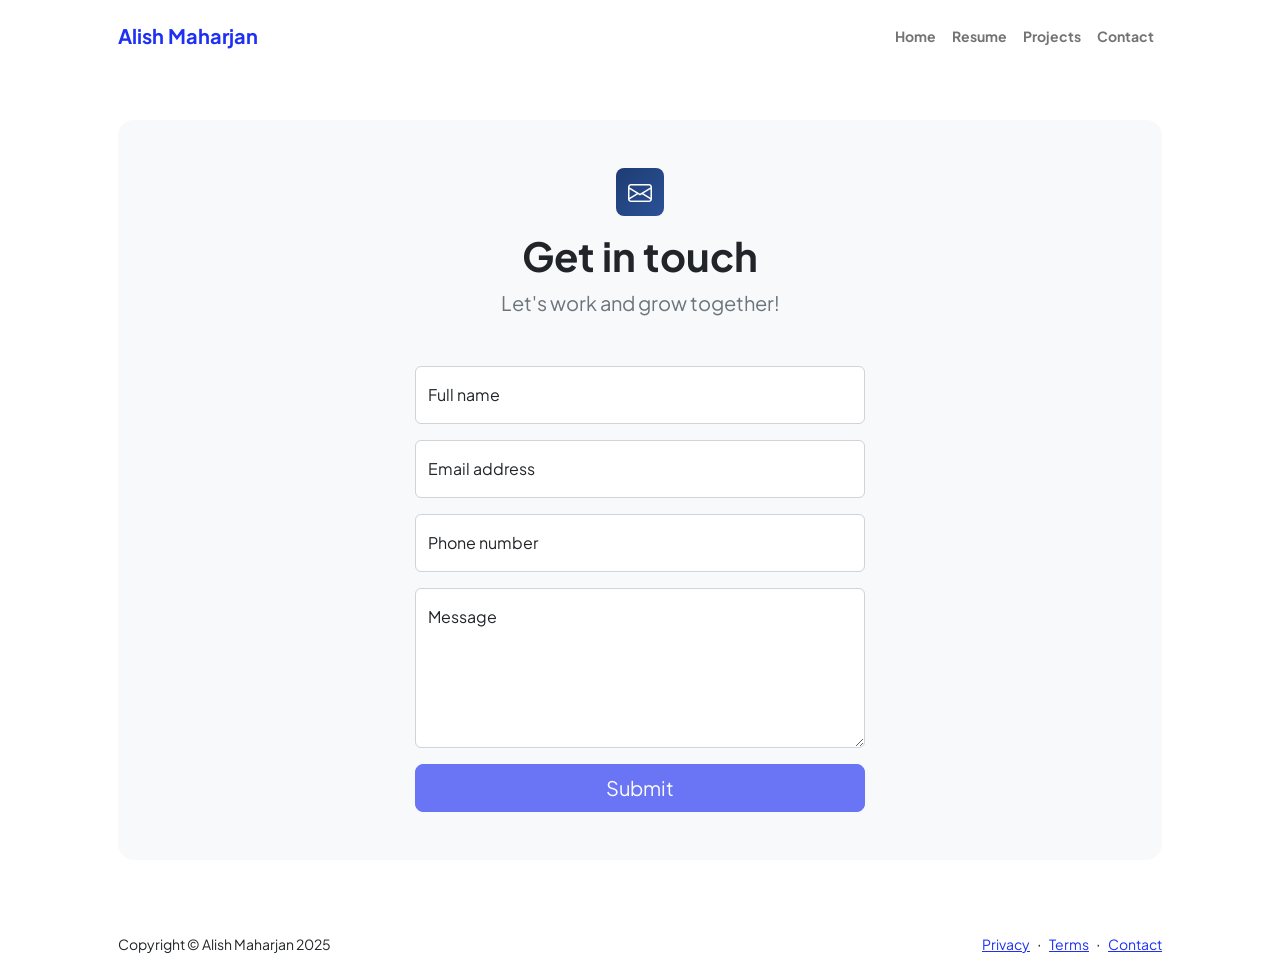
==== contact.html @ a84bc6ba "Portfolio" ====
<!DOCTYPE html>
<html lang="en">
    <head>
        <meta charset="utf-8" />
        <meta name="viewport" content="width=device-width, initial-scale=1, shrink-to-fit=no" />
        <meta name="description" content />
        <meta name="author" content />
        <title>Portfolio of Alish Maharjan</title>
        <!-- Favicon-->
        <link rel="icon" type="image/x-icon" href="assets/favicon.ico" />
        <!-- Custom Google font-->
        <link rel="preconnect" href="https://fonts.googleapis.com" />
        <link rel="preconnect" href="https://fonts.gstatic.com" crossorigin />
        <link href="https://fonts.googleapis.com/css2?family=Plus+Jakarta+Sans:wght@100;200;300;400;500;600;700;800;900&amp;display=swap" rel="stylesheet" />
        <!-- Bootstrap icons-->
        <link href="https://cdn.jsdelivr.net/npm/bootstrap-icons@1.8.1/font/bootstrap-icons.css" rel="stylesheet" />
        <!-- Core theme CSS (includes Bootstrap)-->
        <link href="css/styles.css" rel="stylesheet" />
    </head>
    <body class="d-flex flex-column">
        <main class="flex-shrink-0">
            <!-- Navigation-->
            <nav class="navbar navbar-expand-lg navbar-light bg-white py-3">
                <div class="container px-5">
                    <a class="navbar-brand" href="index.html"><span class="fw-bolder text-primary">Alish Maharjan</span></a>
                    <button class="navbar-toggler" type="button" data-bs-toggle="collapse" data-bs-target="#navbarSupportedContent" aria-controls="navbarSupportedContent" aria-expanded="false" aria-label="Toggle navigation"><span class="navbar-toggler-icon"></span></button>
                    <div class="collapse navbar-collapse" id="navbarSupportedContent">
                        <ul class="navbar-nav ms-auto mb-2 mb-lg-0 small fw-bolder">
                            <li class="nav-item"><a class="nav-link" href="index.html">Home</a></li>
                            <li class="nav-item"><a class="nav-link" href="resume.html">Resume</a></li>
                            <li class="nav-item"><a class="nav-link" href="projects.html">Projects</a></li>
                            <li class="nav-item"><a class="nav-link" href="contact.html">Contact</a></li>
                        </ul>
                    </div>
                </div>
            </nav>
            <!-- Page content-->
            <section class="py-5">
                <div class="container px-5">
                    <!-- Contact form-->
                    <div class="bg-light rounded-4 py-5 px-4 px-md-5">
                        <div class="text-center mb-5">
                            <div class="feature bg-primary bg-gradient-primary-to-secondary text-white rounded-3 mb-3"><i class="bi bi-envelope"></i></div>
                            <h1 class="fw-bolder">Get in touch</h1>
                            <p class="lead fw-normal text-muted mb-0">Let's work and grow together!</p>
                        </div>
                        <div class="row gx-5 justify-content-center">
                            <div class="col-lg-8 col-xl-6">
                                <!-- * * * * * * * * * * * * * * *-->
                                <!-- * * SB Forms Contact Form * *-->
                                <!-- * * * * * * * * * * * * * * *-->
                                <!-- This form is pre-integrated with SB Forms.-->
                                <!-- To make this form functional, sign up at-->
                                <!-- https://startbootstrap.com/solution/contact-forms-->
                                <!-- to get an API token!-->
                                <form id="contactForm" data-sb-form-api-token="API_TOKEN">
                                    <!-- Name input-->
                                    <div class="form-floating mb-3">
                                        <input class="form-control" id="name" type="text" placeholder="Enter your name..." data-sb-validations="required" />
                                        <label for="name">Full name</label>
                                        <div class="invalid-feedback" data-sb-feedback="name:required">A name is required.</div>
                                    </div>
                                    <!-- Email address input-->
                                    <div class="form-floating mb-3">
                                        <input class="form-control" id="email" type="email" placeholder="name@example.com" data-sb-validations="required,email" />
                                        <label for="email">Email address</label>
                                        <div class="invalid-feedback" data-sb-feedback="email:required">An email is required.</div>
                                        <div class="invalid-feedback" data-sb-feedback="email:email">Email is not valid.</div>
                                    </div>
                                    <!-- Phone number input-->
                                    <div class="form-floating mb-3">
                                        <input class="form-control" id="phone" type="tel" placeholder="(123) 456-7890" data-sb-validations="required" />
                                        <label for="phone">Phone number</label>
                                        <div class="invalid-feedback" data-sb-feedback="phone:required">A phone number is required.</div>
                                    </div>
                                    <!-- Message input-->
                                    <div class="form-floating mb-3">
                                        <textarea class="form-control" id="message" type="text" placeholder="Enter your message here..." style="height: 10rem" data-sb-validations="required"></textarea>
                                        <label for="message">Message</label>
                                        <div class="invalid-feedback" data-sb-feedback="message:required">A message is required.</div>
                                    </div>
                                    <!-- Submit success message-->
                                    <!---->
                                    <!-- This is what your users will see when the form-->
                                    <!-- has successfully submitted-->
                                    <div class="d-none" id="submitSuccessMessage">
                                        <div class="text-center mb-3">
                                            <div class="fw-bolder">This form cannot be submitted!</div>
                                            You can easily contact me on LinkedIn instead!
                                            <br />
                                            <a href="https://www.linkedin.com/in/alish-maharjankaizen/">https://www.linkedin.com/in/alish-maharjankaizen/</a>
                                        </div>
                                    </div>
                                    <!-- Submit error message-->
                                    <!---->
                                    <!-- This is what your users will see when there is-->
                                    <!-- an error submitting the form-->
                                    <div class="d-none" id="submitErrorMessage"><div class="text-center text-danger mb-3">Error sending message!</div></div>
                                    <!-- Submit Button-->
                                    <div class="d-grid"><button class="btn btn-primary btn-lg disabled" id="submitButton" type="submit">Submit</button></div>
                                </form>
                            </div>
                        </div>
                    </div>
                </div>
            </section>
        </main>
        <!-- Footer-->
        <footer class="bg-white py-4 mt-auto">
            <div class="container px-5">
                <div class="row align-items-center justify-content-between flex-column flex-sm-row">
                    <div class="col-auto"><div class="small m-0">Copyright &copy; Alish Maharjan 2025</div></div>
                    <div class="col-auto">
                        <a class="small" href="#!">Privacy</a>
                        <span class="mx-1">&middot;</span>
                        <a class="small" href="#!">Terms</a>
                        <span class="mx-1">&middot;</span>
                        <a class="small" href="#!">Contact</a>
                    </div>
                </div>
            </div>
        </footer>
        <!-- Bootstrap core JS-->
        <script src="https://cdn.jsdelivr.net/npm/bootstrap@5.2.3/dist/js/bootstrap.bundle.min.js"></script>
        <!-- Core theme JS-->
        <script src="js/scripts.js"></script>
        <!-- * * * * * * * * * * * * * * * * * * * * * * * * * * * * * * * * * * * * * * * *-->
        <!-- * *                               SB Forms JS                               * *-->
        <!-- * * Activate your form at https://startbootstrap.com/solution/contact-forms * *-->
        <!-- * * * * * * * * * * * * * * * * * * * * * * * * * * * * * * * * * * * * * * * *-->
        <script src="https://cdn.startbootstrap.com/sb-forms-latest.js"></script>
    </body>
</html>
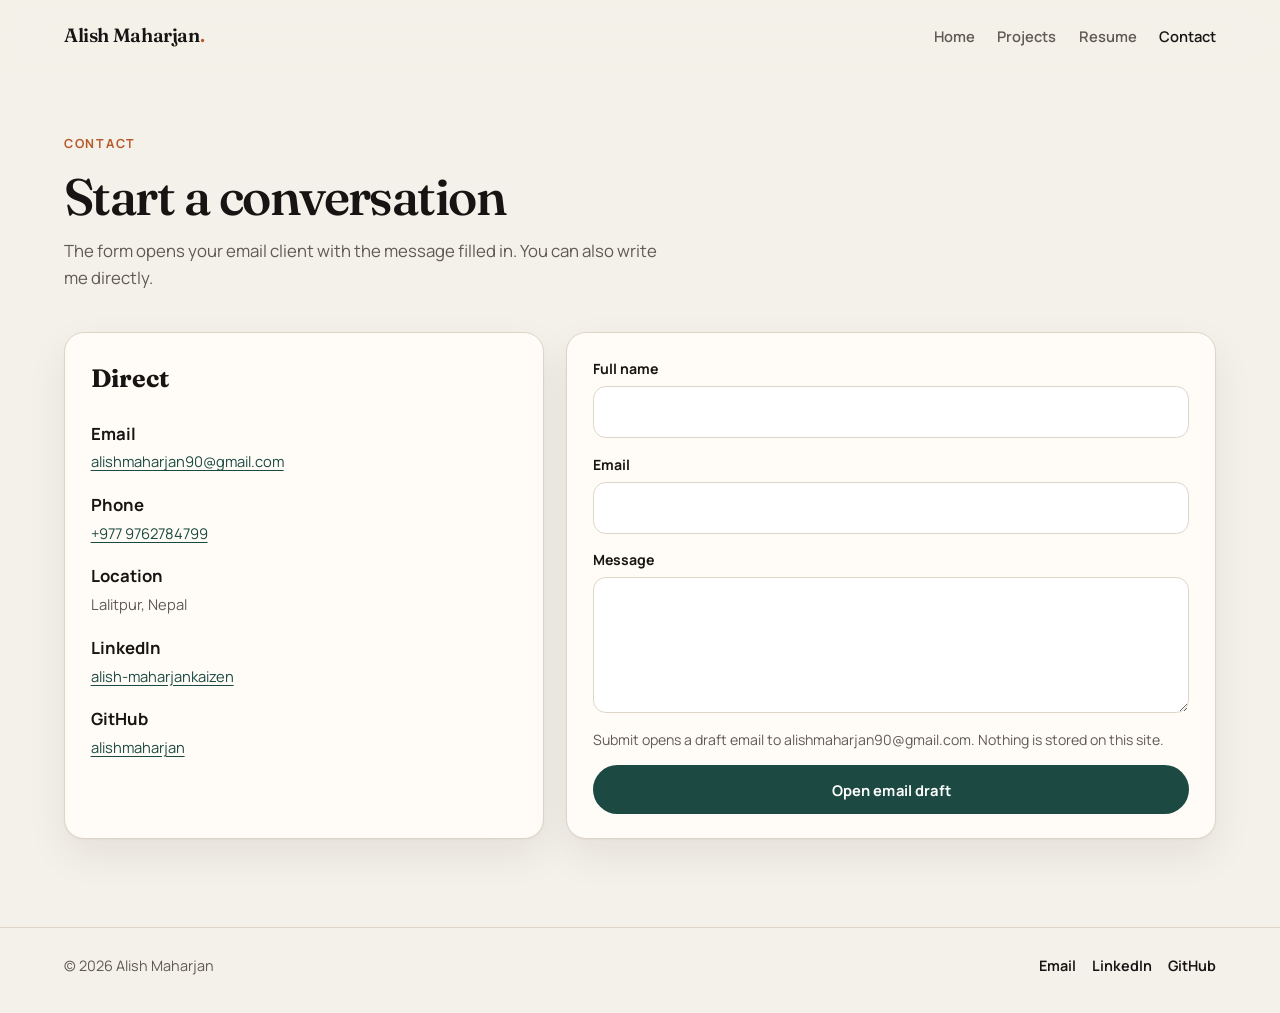
==== commit c7322359: "Update portfolio and resume" ====
--- a/contact.html
+++ b/contact.html
@@ -1,133 +1,111 @@
 <!DOCTYPE html>
 <html lang="en">
-    <head>
-        <meta charset="utf-8" />
-        <meta name="viewport" content="width=device-width, initial-scale=1, shrink-to-fit=no" />
-        <meta name="description" content />
-        <meta name="author" content />
-        <title>Portfolio of Alish Maharjan</title>
-        <!-- Favicon-->
-        <link rel="icon" type="image/x-icon" href="assets/favicon.ico" />
-        <!-- Custom Google font-->
-        <link rel="preconnect" href="https://fonts.googleapis.com" />
-        <link rel="preconnect" href="https://fonts.gstatic.com" crossorigin />
-        <link href="https://fonts.googleapis.com/css2?family=Plus+Jakarta+Sans:wght@100;200;300;400;500;600;700;800;900&amp;display=swap" rel="stylesheet" />
-        <!-- Bootstrap icons-->
-        <link href="https://cdn.jsdelivr.net/npm/bootstrap-icons@1.8.1/font/bootstrap-icons.css" rel="stylesheet" />
-        <!-- Core theme CSS (includes Bootstrap)-->
-        <link href="css/styles.css" rel="stylesheet" />
-    </head>
-    <body class="d-flex flex-column">
-        <main class="flex-shrink-0">
-            <!-- Navigation-->
-            <nav class="navbar navbar-expand-lg navbar-light bg-white py-3">
-                <div class="container px-5">
-                    <a class="navbar-brand" href="index.html"><span class="fw-bolder text-primary">Alish Maharjan</span></a>
-                    <button class="navbar-toggler" type="button" data-bs-toggle="collapse" data-bs-target="#navbarSupportedContent" aria-controls="navbarSupportedContent" aria-expanded="false" aria-label="Toggle navigation"><span class="navbar-toggler-icon"></span></button>
-                    <div class="collapse navbar-collapse" id="navbarSupportedContent">
-                        <ul class="navbar-nav ms-auto mb-2 mb-lg-0 small fw-bolder">
-                            <li class="nav-item"><a class="nav-link" href="index.html">Home</a></li>
-                            <li class="nav-item"><a class="nav-link" href="resume.html">Resume</a></li>
-                            <li class="nav-item"><a class="nav-link" href="projects.html">Projects</a></li>
-                            <li class="nav-item"><a class="nav-link" href="contact.html">Contact</a></li>
-                        </ul>
-                    </div>
-                </div>
-            </nav>
-            <!-- Page content-->
-            <section class="py-5">
-                <div class="container px-5">
-                    <!-- Contact form-->
-                    <div class="bg-light rounded-4 py-5 px-4 px-md-5">
-                        <div class="text-center mb-5">
-                            <div class="feature bg-primary bg-gradient-primary-to-secondary text-white rounded-3 mb-3"><i class="bi bi-envelope"></i></div>
-                            <h1 class="fw-bolder">Get in touch</h1>
-                            <p class="lead fw-normal text-muted mb-0">Let's work and grow together!</p>
-                        </div>
-                        <div class="row gx-5 justify-content-center">
-                            <div class="col-lg-8 col-xl-6">
-                                <!-- * * * * * * * * * * * * * * *-->
-                                <!-- * * SB Forms Contact Form * *-->
-                                <!-- * * * * * * * * * * * * * * *-->
-                                <!-- This form is pre-integrated with SB Forms.-->
-                                <!-- To make this form functional, sign up at-->
-                                <!-- https://startbootstrap.com/solution/contact-forms-->
-                                <!-- to get an API token!-->
-                                <form id="contactForm" data-sb-form-api-token="API_TOKEN">
-                                    <!-- Name input-->
-                                    <div class="form-floating mb-3">
-                                        <input class="form-control" id="name" type="text" placeholder="Enter your name..." data-sb-validations="required" />
-                                        <label for="name">Full name</label>
-                                        <div class="invalid-feedback" data-sb-feedback="name:required">A name is required.</div>
-                                    </div>
-                                    <!-- Email address input-->
-                                    <div class="form-floating mb-3">
-                                        <input class="form-control" id="email" type="email" placeholder="name@example.com" data-sb-validations="required,email" />
-                                        <label for="email">Email address</label>
-                                        <div class="invalid-feedback" data-sb-feedback="email:required">An email is required.</div>
-                                        <div class="invalid-feedback" data-sb-feedback="email:email">Email is not valid.</div>
-                                    </div>
-                                    <!-- Phone number input-->
-                                    <div class="form-floating mb-3">
-                                        <input class="form-control" id="phone" type="tel" placeholder="(123) 456-7890" data-sb-validations="required" />
-                                        <label for="phone">Phone number</label>
-                                        <div class="invalid-feedback" data-sb-feedback="phone:required">A phone number is required.</div>
-                                    </div>
-                                    <!-- Message input-->
-                                    <div class="form-floating mb-3">
-                                        <textarea class="form-control" id="message" type="text" placeholder="Enter your message here..." style="height: 10rem" data-sb-validations="required"></textarea>
-                                        <label for="message">Message</label>
-                                        <div class="invalid-feedback" data-sb-feedback="message:required">A message is required.</div>
-                                    </div>
-                                    <!-- Submit success message-->
-                                    <!---->
-                                    <!-- This is what your users will see when the form-->
-                                    <!-- has successfully submitted-->
-                                    <div class="d-none" id="submitSuccessMessage">
-                                        <div class="text-center mb-3">
-                                            <div class="fw-bolder">This form cannot be submitted!</div>
-                                            You can easily contact me on LinkedIn instead!
-                                            <br />
-                                            <a href="https://www.linkedin.com/in/alish-maharjankaizen/">https://www.linkedin.com/in/alish-maharjankaizen/</a>
-                                        </div>
-                                    </div>
-                                    <!-- Submit error message-->
-                                    <!---->
-                                    <!-- This is what your users will see when there is-->
-                                    <!-- an error submitting the form-->
-                                    <div class="d-none" id="submitErrorMessage"><div class="text-center text-danger mb-3">Error sending message!</div></div>
-                                    <!-- Submit Button-->
-                                    <div class="d-grid"><button class="btn btn-primary btn-lg disabled" id="submitButton" type="submit">Submit</button></div>
-                                </form>
-                            </div>
-                        </div>
-                    </div>
-                </div>
-            </section>
-        </main>
-        <!-- Footer-->
-        <footer class="bg-white py-4 mt-auto">
-            <div class="container px-5">
-                <div class="row align-items-center justify-content-between flex-column flex-sm-row">
-                    <div class="col-auto"><div class="small m-0">Copyright &copy; Alish Maharjan 2025</div></div>
-                    <div class="col-auto">
-                        <a class="small" href="#!">Privacy</a>
-                        <span class="mx-1">&middot;</span>
-                        <a class="small" href="#!">Terms</a>
-                        <span class="mx-1">&middot;</span>
-                        <a class="small" href="#!">Contact</a>
-                    </div>
-                </div>
-            </div>
-        </footer>
-        <!-- Bootstrap core JS-->
-        <script src="https://cdn.jsdelivr.net/npm/bootstrap@5.2.3/dist/js/bootstrap.bundle.min.js"></script>
-        <!-- Core theme JS-->
-        <script src="js/scripts.js"></script>
-        <!-- * * * * * * * * * * * * * * * * * * * * * * * * * * * * * * * * * * * * * * * *-->
-        <!-- * *                               SB Forms JS                               * *-->
-        <!-- * * Activate your form at https://startbootstrap.com/solution/contact-forms * *-->
-        <!-- * * * * * * * * * * * * * * * * * * * * * * * * * * * * * * * * * * * * * * * *-->
-        <script src="https://cdn.startbootstrap.com/sb-forms-latest.js"></script>
-    </body>
+  <head>
+    <meta charset="utf-8" />
+    <meta name="viewport" content="width=device-width, initial-scale=1" />
+    <title>Contact — Alish Maharjan</title>
+    <meta
+      name="description"
+      content="Contact Alish Maharjan in Lalitpur, Nepal for network administration and cybersecurity roles."
+    />
+    <meta name="author" content="Alish Maharjan" />
+    <link rel="icon" type="image/x-icon" href="assets/favicon.ico" />
+    <link rel="preconnect" href="https://fonts.googleapis.com" />
+    <link rel="preconnect" href="https://fonts.gstatic.com" crossorigin />
+    <link
+      href="https://fonts.googleapis.com/css2?family=Fraunces:opsz,wght@9..144,500;9..144,600&family=Manrope:wght@400;500;600;700;800&display=swap"
+      rel="stylesheet"
+    />
+    <link href="css/styles.css" rel="stylesheet" />
+  </head>
+  <body>
+    <a class="skip-link" href="#main">Skip to content</a>
+    <header class="site-header">
+      <div class="nav-inner">
+        <a class="logo" href="index.html">Alish Maharjan<span>.</span></a>
+        <button class="nav-toggle" type="button" aria-label="Open menu" aria-expanded="false">
+          <span></span>
+        </button>
+        <ul class="nav-links">
+          <li><a href="index.html">Home</a></li>
+          <li><a href="projects.html">Projects</a></li>
+          <li><a href="resume.html">Resume</a></li>
+          <li><a href="contact.html" aria-current="page">Contact</a></li>
+        </ul>
+      </div>
+    </header>
+
+    <main id="main">
+      <section class="page-hero">
+        <div class="wrap">
+          <p class="eyebrow">Contact</p>
+          <h1>Start a conversation</h1>
+          <p class="lede">
+            The form opens your email client with the message filled in. You can also write me
+            directly.
+          </p>
+        </div>
+      </section>
+
+      <section class="section" style="padding-top: 1rem">
+        <div class="wrap contact-grid">
+          <div class="contact-card">
+            <h2 style="font-family: var(--font-display); margin-top: 0">Direct</h2>
+            <ul class="stat-list">
+              <li>
+                <strong>Email</strong>
+                <span><a href="mailto:alishmaharjan90@gmail.com">alishmaharjan90@gmail.com</a></span>
+              </li>
+              <li>
+                <strong>Phone</strong>
+                <span><a href="tel:+9779762784799">+977 9762784799</a></span>
+              </li>
+              <li>
+                <strong>Location</strong>
+                <span>Lalitpur, Nepal</span>
+              </li>
+              <li>
+                <strong>LinkedIn</strong>
+                <span><a href="https://www.linkedin.com/in/alish-maharjankaizen/" target="_blank" rel="noopener noreferrer">alish-maharjankaizen</a></span>
+              </li>
+              <li>
+                <strong>GitHub</strong>
+                <span><a href="https://github.com/alishmaharjan" target="_blank" rel="noopener noreferrer">alishmaharjan</a></span>
+              </li>
+            </ul>
+          </div>
+          <div class="contact-card">
+            <form class="form" id="contact-form">
+              <label>
+                Full name
+                <input id="name" name="name" type="text" autocomplete="name" required />
+              </label>
+              <label>
+                Email
+                <input id="email" name="email" type="email" autocomplete="email" required />
+              </label>
+              <label>
+                Message
+                <textarea id="message" name="message" required></textarea>
+              </label>
+              <p class="form-note">Submit opens a draft email to alishmaharjan90@gmail.com. Nothing is stored on this site.</p>
+              <button class="btn btn-primary" type="submit">Open email draft</button>
+            </form>
+          </div>
+        </div>
+      </section>
+    </main>
+
+    <footer class="site-footer">
+      <div class="wrap footer-inner">
+        <div>© <span data-year></span> Alish Maharjan</div>
+        <div class="socials">
+          <a href="mailto:alishmaharjan90@gmail.com">Email</a>
+          <a href="https://www.linkedin.com/in/alish-maharjankaizen/" target="_blank" rel="noopener noreferrer">LinkedIn</a>
+          <a href="https://github.com/alishmaharjan" target="_blank" rel="noopener noreferrer">GitHub</a>
+        </div>
+      </div>
+    </footer>
+    <script src="js/scripts.js"></script>
+  </body>
 </html>
--- a/css/styles.css
+++ b/css/styles.css
@@ -0,0 +1,723 @@
+:root {
+  --bg: #f4f1ea;
+  --bg-alt: #ebe6dc;
+  --surface: #fffcf7;
+  --ink: #161513;
+  --muted: #5f5a52;
+  --line: #ddd6c8;
+  --accent: #1c4a42;
+  --accent-hover: #143833;
+  --accent-soft: #e3eee9;
+  --copper: #b65a2a;
+  --white: #ffffff;
+  --shadow: 0 1px 2px rgba(22, 21, 19, 0.04), 0 16px 40px rgba(22, 21, 19, 0.07);
+  --radius: 1.25rem;
+  --radius-sm: 0.75rem;
+  --max: 72rem;
+  --nav-h: 4.5rem;
+  --font-display: "Fraunces", "Times New Roman", serif;
+  --font-body: "Manrope", system-ui, sans-serif;
+}
+
+*,
+*::before,
+*::after {
+  box-sizing: border-box;
+}
+
+html {
+  scroll-behavior: smooth;
+}
+
+html,
+body {
+  margin: 0;
+  min-height: 100%;
+}
+
+body {
+  font-family: var(--font-body);
+  color: var(--ink);
+  background: var(--bg);
+  line-height: 1.65;
+  font-size: 1.05rem;
+  -webkit-font-smoothing: antialiased;
+}
+
+img {
+  max-width: 105%;
+  display: block;
+}
+
+a {
+  color: var(--accent);
+  text-decoration-thickness: 1px;
+  text-underline-offset: 0.18em;
+}
+
+a:hover {
+  color: var(--copper);
+}
+
+:focus-visible {
+  outline: 2px solid var(--accent);
+  outline-offset: 3px;
+}
+
+.skip-link {
+  position: absolute;
+  left: 1rem;
+  top: -4rem;
+  background: var(--ink);
+  color: var(--white);
+  padding: 0.6rem 1rem;
+  z-index: 1000;
+  border-radius: 0.4rem;
+}
+
+.skip-link:focus {
+  top: 1rem;
+}
+
+.wrap {
+  width: min(calc(100% - 2.5rem), var(--max));
+  margin-inline: auto;
+}
+
+.site-header {
+  position: sticky;
+  top: 0;
+  z-index: 50;
+  height: var(--nav-h);
+  display: flex;
+  align-items: center;
+  backdrop-filter: blur(16px);
+  background: rgba(244, 241, 234, 0.82);
+  border-bottom: 1px solid transparent;
+  transition: border-color 0.2s ease, background 0.2s ease;
+}
+
+.site-header.is-scrolled {
+  border-bottom-color: var(--line);
+  background: rgba(244, 241, 234, 0.94);
+}
+
+.nav-inner {
+  display: flex;
+  align-items: center;
+  justify-content: space-between;
+  width: min(calc(100% - 2.5rem), var(--max));
+  margin-inline: auto;
+  gap: 1rem;
+}
+
+.logo {
+  font-family: var(--font-display);
+  font-weight: 600;
+  font-size: 1.2rem;
+  color: var(--ink);
+  text-decoration: none;
+  letter-spacing: -0.02em;
+}
+
+.logo span {
+  color: var(--copper);
+}
+
+.nav-toggle {
+  display: none;
+  width: 2.6rem;
+  height: 2.6rem;
+  border: 1px solid var(--line);
+  background: var(--surface);
+  border-radius: 0.6rem;
+  cursor: pointer;
+}
+
+.nav-toggle span,
+.nav-toggle span::before,
+.nav-toggle span::after {
+  display: block;
+  width: 1.1rem;
+  height: 1.5px;
+  background: var(--ink);
+  position: relative;
+  margin-inline: auto;
+}
+
+.nav-toggle span::before,
+.nav-toggle span::after {
+  content: "";
+  position: absolute;
+  left: 0;
+}
+
+.nav-toggle span::before {
+  top: -6px;
+}
+
+.nav-toggle span::after {
+  top: 6px;
+}
+
+.nav-links {
+  display: flex;
+  align-items: center;
+  gap: 0.2rem 1.4rem;
+  list-style: none;
+  margin: 0;
+  padding: 0;
+}
+
+.nav-links a {
+  color: var(--muted);
+  text-decoration: none;
+  font-size: 0.92rem;
+  font-weight: 600;
+}
+
+.nav-links a:hover,
+.nav-links a[aria-current="page"] {
+  color: var(--ink);
+}
+
+.btn {
+  display: inline-flex;
+  align-items: center;
+  justify-content: center;
+  gap: 0.45rem;
+  border-radius: 999px;
+  padding: 0.85rem 1.35rem;
+  font-weight: 700;
+  font-size: 0.92rem;
+  letter-spacing: 0.01em;
+  text-decoration: none;
+  border: 1px solid transparent;
+  cursor: pointer;
+  font-family: inherit;
+  transition: transform 0.18s ease, background 0.18s ease, color 0.18s ease, border-color 0.18s ease;
+}
+
+.btn:hover {
+  transform: translateY(-1px);
+  color: inherit;
+}
+
+.btn-primary {
+  background: var(--accent);
+  color: var(--white);
+}
+
+.btn-primary:hover {
+  background: var(--accent-hover);
+  color: var(--white);
+}
+
+.btn-ghost {
+  background: transparent;
+  border-color: var(--line);
+  color: var(--ink);
+}
+
+.btn-ghost:hover {
+  border-color: var(--ink);
+  color: var(--ink);
+}
+
+.eyebrow {
+  display: inline-flex;
+  align-items: center;
+  gap: 0.5rem;
+  font-size: 0.78rem;
+  font-weight: 700;
+  letter-spacing: 0.14em;
+  text-transform: uppercase;
+  color: var(--copper);
+  margin: 0 0 0.85rem;
+}
+
+.section {
+  padding: 5.5rem 0;
+}
+
+.section-alt {
+  background: var(--bg-alt);
+}
+
+.section-head {
+  display: flex;
+  align-items: end;
+  justify-content: space-between;
+  gap: 1.5rem;
+  margin-bottom: 2.4rem;
+}
+
+.section-head h2,
+.page-hero h1,
+.hero h1 {
+  font-family: var(--font-display);
+  font-weight: 560;
+  letter-spacing: -0.03em;
+  line-height: 1.12;
+  margin: 0;
+}
+
+.section-head h2 {
+  font-size: clamp(1.8rem, 3vw, 2.6rem);
+}
+
+.lede {
+  color: var(--muted);
+  max-width: 38rem;
+  margin: 0.7rem 0 0;
+}
+
+.hero {
+  padding: 4.5rem 0 5rem;
+}
+
+.hero-grid {
+  display: grid;
+  grid-template-columns: 1.15fr 0.85fr;
+  gap: 4rem;
+  align-items: center;
+}
+
+.hero h1 {
+  font-size: clamp(2.4rem, 5vw, 4.4rem);
+}
+
+.hero-copy {
+  color: var(--muted);
+  font-size: 1.12rem;
+  max-width: 38rem;
+  margin: 1.2rem 0 1.8rem;
+}
+
+.hero-actions {
+  display: flex;
+  flex-wrap: wrap;
+  gap: 0.75rem;
+}
+
+.hero-meta {
+  display: flex;
+  flex-wrap: wrap;
+  gap: 1.2rem 1.8rem;
+  margin-top: 2.2rem;
+  padding-top: 1.5rem;
+  border-top: 1px solid var(--line);
+  color: var(--muted);
+  font-size: 0.92rem;
+}
+
+.hero-meta strong {
+  display: block;
+  color: var(--ink);
+  font-size: 0.78rem;
+  letter-spacing: 0.08em;
+  text-transform: uppercase;
+}
+
+.photo-frame {
+  background: var(--surface);
+  border: 1px solid var(--line);
+  border-radius: calc(var(--radius) + 0.4rem);
+  padding: 0.7rem 0.7rem 0;
+  box-shadow: var(--shadow);
+
+  transform: translateY(-20px);
+}
+
+.photo-well {
+  background: #d2d2cd;
+  border-radius: 1.1rem;
+  overflow: hidden;
+}
+
+.photo-frame img {
+  width: 100%;
+  object-fit: contain;
+  object-position: center 12%;
+}
+
+.photo-caption {
+  color: var(--muted);
+  font-size: 0.82rem;
+  text-align: center;  
+  padding: 0.9rem 0.55rem 1.05rem;
+}
+
+.skill-groups {
+  display: grid;
+  grid-template-columns: repeat(3, 1fr);
+  gap: 1rem;
+}
+
+.skill-card,
+.project-card,
+.exp-card,
+.cert-card,
+.contact-card,
+.info-card {
+  background: var(--surface);
+  border: 1px solid var(--line);
+  border-radius: var(--radius);
+  box-shadow: var(--shadow);
+}
+
+.skill-card {
+  padding: 1.35rem 1.3rem 1.2rem;
+}
+
+.skill-card h3 {
+  margin: 0 0 0.85rem;
+  font-size: 0.95rem;
+  letter-spacing: -0.01em;
+}
+
+.chips {
+  display: flex;
+  flex-wrap: wrap;
+  gap: 0.4rem;
+}
+
+.chip {
+  background: var(--accent-soft);
+  color: var(--accent);
+  border-radius: 999px;
+  padding: 0.28rem 0.7rem;
+  font-size: 0.8rem;
+  font-weight: 650;
+}
+
+.project-grid {
+  display: grid;
+  grid-template-columns: repeat(3, 1fr);
+  gap: 1.1rem;
+}
+
+.project-card {
+  padding: 1.5rem;
+  display: flex;
+  flex-direction: column;
+  min-height: 100%;
+  text-decoration: none;
+  color: inherit;
+  transition: transform 0.2s ease, border-color 0.2s ease;
+}
+
+a.project-card:hover {
+  transform: translateY(-4px);
+  border-color: #c9c0ae;
+  color: inherit;
+}
+
+.project-index {
+  font-size: 0.78rem;
+  font-weight: 700;
+  letter-spacing: 0.12em;
+  text-transform: uppercase;
+  color: var(--copper);
+  margin-bottom: 0.85rem;
+}
+
+.project-card h3 {
+  font-family: var(--font-display);
+  font-size: 1.4rem;
+  line-height: 1.25;
+  margin: 0 0 0.7rem;
+}
+
+.project-card p {
+  color: var(--muted);
+  margin: 0 0 1.1rem;
+  flex: 1;
+}
+
+.project-links {
+  display: flex;
+  flex-wrap: wrap;
+  gap: 0.8rem;
+  font-size: 0.88rem;
+  font-weight: 700;
+}
+
+.about-grid,
+.contact-grid,
+.resume-layout {
+  display: grid;
+  gap: 1.4rem;
+}
+
+.contact-grid {
+  grid-template-columns: 0.85fr 1.15fr;
+}
+
+.about-grid {
+  grid-template-columns: 1.3fr 0.7fr;
+}
+
+.info-card,
+.exp-card,
+.cert-card,
+.contact-card {
+  padding: 1.5rem 1.6rem;
+}
+
+.info-card p:last-child,
+.exp-card p:last-child {
+  margin-bottom: 0;
+}
+
+.stat-list {
+  list-style: none;
+  margin: 0;
+  padding: 0;
+  display: grid;
+  gap: 1rem;
+}
+
+.stat-list li strong {
+  display: block;
+  font-size: 1.05rem;
+}
+
+.stat-list span {
+  color: var(--muted);
+  font-size: 0.92rem;
+}
+
+.timeline {
+  display: grid;
+  gap: 1rem;
+}
+
+.exp-card h3 {
+  margin: 0;
+  font-size: 1.12rem;
+}
+
+.exp-role {
+  color: var(--accent);
+  font-weight: 700;
+  margin: 0.2rem 0 0.7rem;
+}
+
+.exp-when {
+  color: var(--muted);
+  font-size: 0.88rem;
+  margin-bottom: 0.4rem;
+}
+
+.exp-card ul {
+  margin: 0.4rem 0 0;
+  padding-left: 1.1rem;
+  color: var(--muted);
+}
+
+.cert-grid {
+  display: grid;
+  grid-template-columns: repeat(2, 1fr);
+  gap: 1rem;
+}
+
+.cert-card h3 {
+  margin: 0 0 0.35rem;
+  font-size: 1.05rem;
+}
+
+.cert-card p {
+  margin: 0;
+  color: var(--muted);
+}
+
+.page-hero {
+  padding: 3.5rem 0 1.5rem;
+}
+
+.page-hero h1 {
+  font-size: clamp(2.2rem, 4vw, 3.5rem);
+}
+
+.site-footer {
+  border-top: 1px solid var(--line);
+  padding: 1.6rem 0 2.2rem;
+  color: var(--muted);
+  font-size: 0.9rem;
+}
+
+.footer-inner {
+  display: flex;
+  justify-content: space-between;
+  align-items: center;
+  gap: 1rem;
+  flex-wrap: wrap;
+}
+
+.socials {
+  display: flex;
+  gap: 1rem;
+}
+
+.socials a {
+  color: var(--ink);
+  text-decoration: none;
+  font-weight: 650;
+}
+
+.form {
+  display: grid;
+  gap: 0.9rem;
+}
+
+label {
+  display: grid;
+  gap: 0.35rem;
+  font-size: 0.88rem;
+  font-weight: 700;
+}
+
+input,
+textarea {
+  font: inherit;
+  border: 1px solid var(--line);
+  background: var(--white);
+  border-radius: 0.8rem;
+  padding: 0.85rem 0.95rem;
+  color: var(--ink);
+}
+
+textarea {
+  min-height: 8.5rem;
+  resize: vertical;
+}
+
+.form-note {
+  color: var(--muted);
+  font-size: 0.88rem;
+  margin: 0;
+}
+
+.cta-band {
+  background: var(--accent);
+  color: #eaf3f0;
+  border-radius: calc(var(--radius) + 0.3rem);
+  padding: 2.4rem;
+  display: flex;
+  justify-content: space-between;
+  align-items: center;
+  gap: 1.5rem;
+}
+
+.cta-band h2 {
+  font-family: var(--font-display);
+  margin: 0 0 0.4rem;
+  color: var(--white);
+  font-size: clamp(1.6rem, 3vw, 2.3rem);
+}
+
+.cta-band p {
+  margin: 0;
+}
+
+.cta-band .btn-primary {
+  background: var(--white);
+  color: var(--accent);
+}
+
+.reveal {
+  opacity: 0;
+  transform: translateY(14px);
+  animation: rise 0.7s ease forwards;
+}
+
+.delay-1 { animation-delay: 0.08s; }
+.delay-2 { animation-delay: 0.16s; }
+.delay-3 { animation-delay: 0.24s; }
+
+@keyframes rise {
+  to {
+    opacity: 1;
+    transform: none;
+  }
+}
+
+@media (prefers-reduced-motion: reduce) {
+  html { scroll-behavior: auto; }
+  .reveal,
+  .btn,
+  .project-card {
+    animation: none !important;
+    transition: none !important;
+    opacity: 1;
+    transform: none;
+  }
+}
+
+@media (max-width: 980px) {
+  .hero-grid,
+  .about-grid,
+  .project-grid,
+  .skill-groups,
+  .cert-grid,
+  .contact-grid {
+    grid-template-columns: 1fr;
+  }
+
+  .hero {
+    padding-top: 2.5rem;
+  }
+
+  .cta-band {
+    flex-direction: column;
+    align-items: flex-start;
+  }
+}
+
+@media (max-width: 760px) {
+  .nav-toggle {
+    display: grid;
+    place-items: center;
+  }
+
+  .nav-links {
+    display: none;
+    position: absolute;
+    top: var(--nav-h);
+    left: 0;
+    right: 0;
+    background: var(--surface);
+    border-bottom: 1px solid var(--line);
+    flex-direction: column;
+    align-items: stretch;
+    padding: 0.8rem 1.25rem 1.1rem;
+    gap: 0;
+  }
+
+  .nav-links.is-open {
+    display: flex;
+  }
+
+  .nav-links li {
+    border-bottom: 1px solid var(--line);
+  }
+
+  .nav-links a {
+    display: block;
+    padding: 0.85rem 0.2rem;
+  }
+
+  .section {
+    padding: 3.6rem 0;
+  }
+
+  .section-head {
+    flex-direction: column;
+    align-items: flex-start;
+  }
+
+  .hero-actions .btn {
+    width: 100%;
+  }
+}
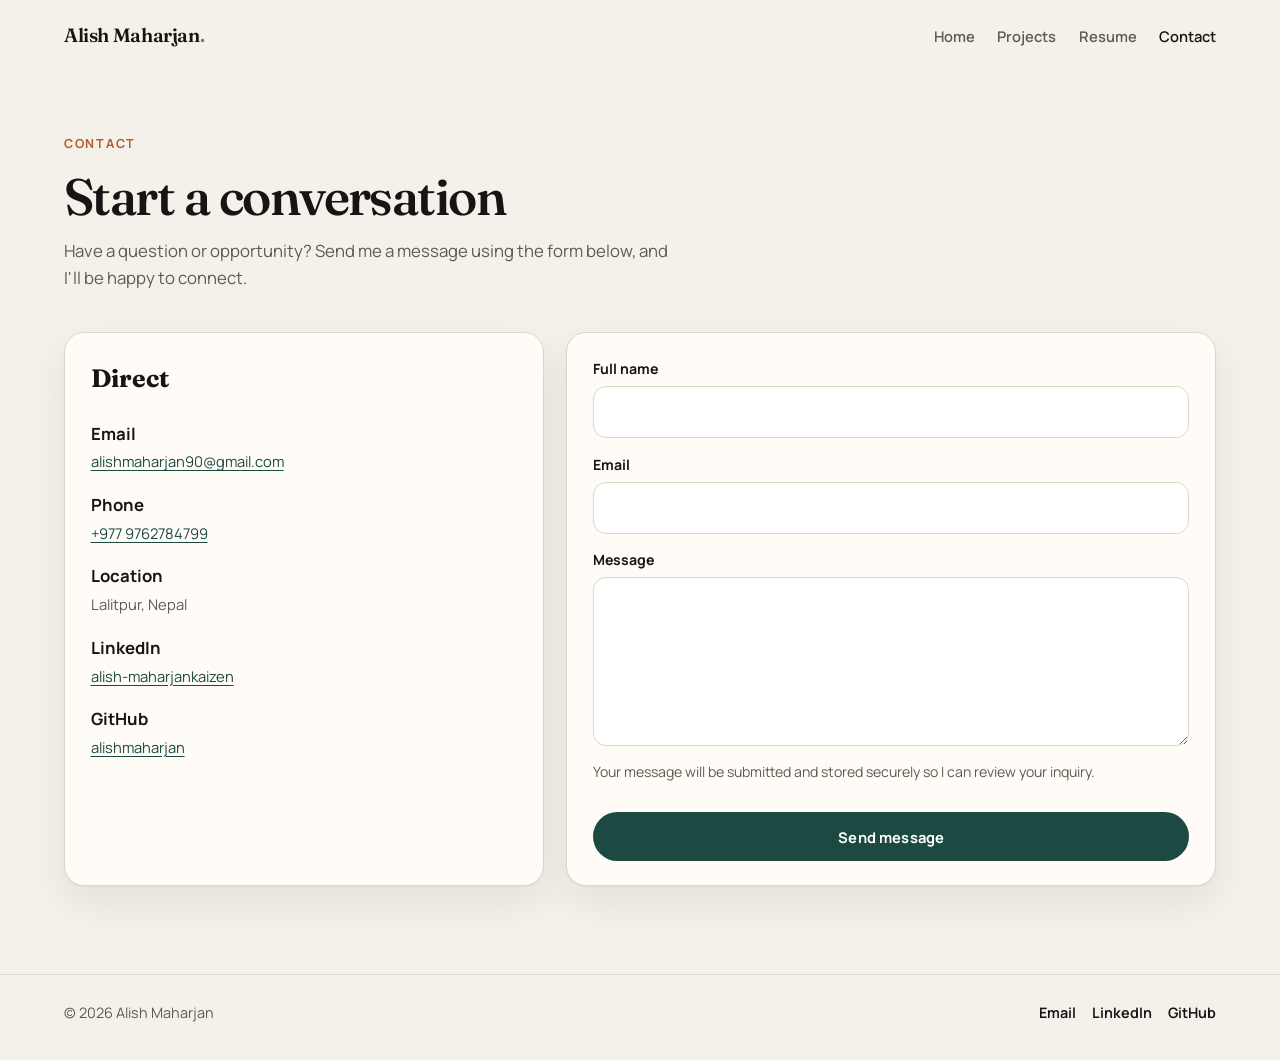
==== commit c42e2ade: "Update contact form" ====
--- a/contact.html
+++ b/contact.html
@@ -1,36 +1,56 @@
+
 <!DOCTYPE html>
 <html lang="en">
   <head>
     <meta charset="utf-8" />
     <meta name="viewport" content="width=device-width, initial-scale=1" />
+
     <title>Contact — Alish Maharjan</title>
+
     <meta
       name="description"
       content="Contact Alish Maharjan in Lalitpur, Nepal for network administration and cybersecurity roles."
     />
     <meta name="author" content="Alish Maharjan" />
+
     <link rel="icon" type="image/x-icon" href="assets/favicon.ico" />
+
     <link rel="preconnect" href="https://fonts.googleapis.com" />
     <link rel="preconnect" href="https://fonts.gstatic.com" crossorigin />
+
     <link
       href="https://fonts.googleapis.com/css2?family=Fraunces:opsz,wght@9..144,500;9..144,600&family=Manrope:wght@400;500;600;700;800&display=swap"
       rel="stylesheet"
     />
+
     <link href="css/styles.css" rel="stylesheet" />
   </head>
+
   <body>
     <a class="skip-link" href="#main">Skip to content</a>
+
     <header class="site-header">
       <div class="nav-inner">
-        <a class="logo" href="index.html">Alish Maharjan<span>.</span></a>
-        <button class="nav-toggle" type="button" aria-label="Open menu" aria-expanded="false">
+        <a class="logo" href="index.html">
+          Alish Maharjan<span>.</span>
+        </a>
+
+        <button
+          class="nav-toggle"
+          type="button"
+          aria-label="Open menu"
+          aria-expanded="false"
+        >
           <span></span>
         </button>
+
         <ul class="nav-links">
           <li><a href="index.html">Home</a></li>
           <li><a href="projects.html">Projects</a></li>
           <li><a href="resume.html">Resume</a></li>
-          <li><a href="contact.html" aria-current="page">Contact</a></li>
+          <li>
+            <a href="contact.html" aria-current="page">Contact</a>
+          </li>
         </ul>
       </div>
     </header>
@@ -39,73 +59,172 @@
       <section class="page-hero">
         <div class="wrap">
           <p class="eyebrow">Contact</p>
+
           <h1>Start a conversation</h1>
+
           <p class="lede">
-            The form opens your email client with the message filled in. You can also write me
-            directly.
+            Have a question or opportunity? Send me a message
+            using the form below, and I'll be happy to connect.
           </p>
         </div>
       </section>
 
       <section class="section" style="padding-top: 1rem">
         <div class="wrap contact-grid">
+
+          <!-- Direct contact information -->
           <div class="contact-card">
-            <h2 style="font-family: var(--font-display); margin-top: 0">Direct</h2>
+            <h2
+              style="font-family: var(--font-display); margin-top: 0"
+            >
+              Direct
+            </h2>
+
             <ul class="stat-list">
               <li>
                 <strong>Email</strong>
-                <span><a href="mailto:alishmaharjan90@gmail.com">alishmaharjan90@gmail.com</a></span>
-              </li>
+                <span>
+                  <a href="mailto:alishmaharjan90@gmail.com">
+                    alishmaharjan90@gmail.com
+                  </a>
+                </span>
+              </li>
+
               <li>
                 <strong>Phone</strong>
-                <span><a href="tel:+9779762784799">+977 9762784799</a></span>
-              </li>
+                <span>
+                  <a href="tel:+9779762784799">
+                    +977 9762784799
+                  </a>
+                </span>
+              </li>
+
               <li>
                 <strong>Location</strong>
                 <span>Lalitpur, Nepal</span>
               </li>
+
               <li>
                 <strong>LinkedIn</strong>
-                <span><a href="https://www.linkedin.com/in/alish-maharjankaizen/" target="_blank" rel="noopener noreferrer">alish-maharjankaizen</a></span>
-              </li>
+                <span>
+                  <a
+                    href="https://www.linkedin.com/in/alish-maharjankaizen/"
+                    target="_blank"
+                    rel="noopener noreferrer"
+                  >
+                    alish-maharjankaizen
+                  </a>
+                </span>
+              </li>
+
               <li>
                 <strong>GitHub</strong>
-                <span><a href="https://github.com/alishmaharjan" target="_blank" rel="noopener noreferrer">alishmaharjan</a></span>
+                <span>
+                  <a
+                    href="https://github.com/alishmaharjan"
+                    target="_blank"
+                    rel="noopener noreferrer"
+                  >
+                    alishmaharjan
+                  </a>
+                </span>
               </li>
             </ul>
           </div>
+
+          <!-- Contact form -->
           <div class="contact-card">
             <form class="form" id="contact-form">
-              <label>
+
+              <label for="name">
                 Full name
-                <input id="name" name="name" type="text" autocomplete="name" required />
+                <input
+                  id="name"
+                  name="name"
+                  type="text"
+                  autocomplete="name"
+                  maxlength="100"
+                  required
+                />
               </label>
-              <label>
+
+              <label for="email">
                 Email
-                <input id="email" name="email" type="email" autocomplete="email" required />
+                <input
+                  id="email"
+                  name="email"
+                  type="email"
+                  autocomplete="email"
+                  maxlength="254"
+                  required
+                />
               </label>
-              <label>
+
+              <label for="message">
                 Message
-                <textarea id="message" name="message" required></textarea>
+                <textarea
+                  id="message"
+                  name="message"
+                  rows="6"
+                  maxlength="512"
+                  required
+                ></textarea>
               </label>
-              <p class="form-note">Submit opens a draft email to alishmaharjan90@gmail.com. Nothing is stored on this site.</p>
-              <button class="btn btn-primary" type="submit">Open email draft</button>
+
+              <p class="form-note">
+                Your message will be submitted and stored securely
+                so I can review your inquiry.
+              </p>
+
+              <p
+                class="form-note"
+                id="form-status"
+                role="status"
+                aria-live="polite"
+              ></p>
+
+              <button
+                class="btn btn-primary"
+                type="submit"
+              >
+                Send message
+              </button>
+
             </form>
           </div>
+
         </div>
       </section>
     </main>
 
     <footer class="site-footer">
       <div class="wrap footer-inner">
-        <div>© <span data-year></span> Alish Maharjan</div>
+        <div>
+          © <span data-year></span> Alish Maharjan
+        </div>
+
         <div class="socials">
           <a href="mailto:alishmaharjan90@gmail.com">Email</a>
-          <a href="https://www.linkedin.com/in/alish-maharjankaizen/" target="_blank" rel="noopener noreferrer">LinkedIn</a>
-          <a href="https://github.com/alishmaharjan" target="_blank" rel="noopener noreferrer">GitHub</a>
+
+          <a
+            href="https://www.linkedin.com/in/alish-maharjankaizen/"
+            target="_blank"
+            rel="noopener noreferrer"
+          >
+            LinkedIn
+          </a>
+
+          <a
+            href="https://github.com/alishmaharjan"
+            target="_blank"
+            rel="noopener noreferrer"
+          >
+            GitHub
+          </a>
         </div>
       </div>
     </footer>
+
     <script src="js/scripts.js"></script>
   </body>
 </html>
